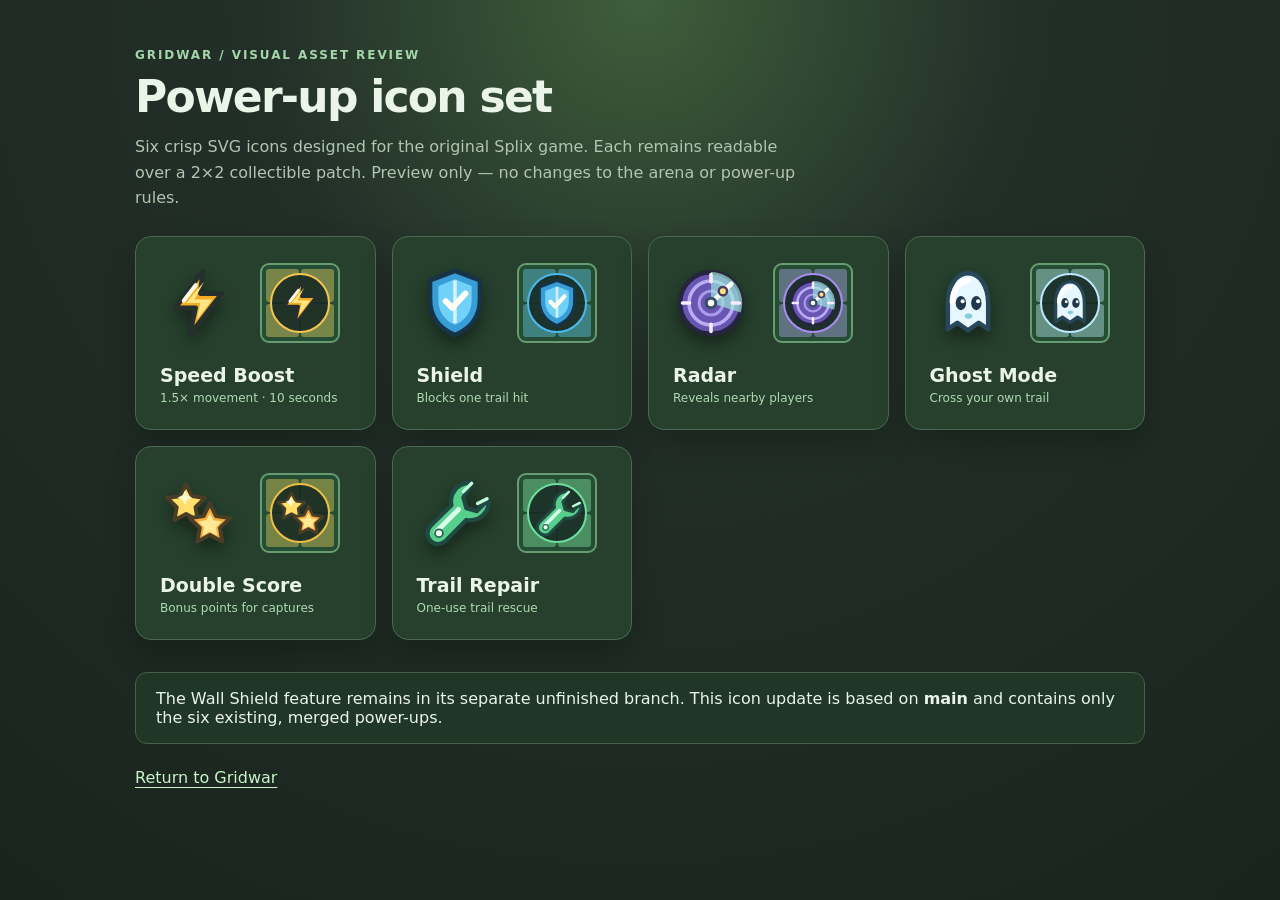
==== client/powerups-preview.html @ e2537b99 "Add review page showing all six SVG power-ups in consistent map-style tiles" ====
<!doctype html>
<html lang="en">
<head>
	<meta charset="utf-8">
	<meta name="viewport" content="width=device-width,initial-scale=1">
	<title>Gridwar · Power-Up Icon Preview</title>
	<style>
		:root { color-scheme: dark; font-family: system-ui,-apple-system,BlinkMacSystemFont,"Segoe UI",sans-serif; }
		* { box-sizing: border-box; }
		body { margin: 0; min-height: 100vh; color: #eaf4e9; background: radial-gradient(circle at 50% 0%,#3e5e3b 0,#222f28 35%,#19241d 100%); }
		main { max-width: 1050px; margin: 0 auto; padding: 48px 20px 72px; }
		.eyebrow { text-transform: uppercase; color: #a4d6a9; letter-spacing: .16em; font-size: 12px; font-weight: 800; }
		h1 { font-size: clamp(29px,5vw,44px); letter-spacing: -.04em; margin: 9px 0 12px; }
		p { color: #b1c5b2; line-height: 1.6; margin: 0 0 25px; max-width: 680px; }
		.grid { display: grid; grid-template-columns: repeat(auto-fit,minmax(235px,1fr)); gap: 16px; }
		.card { background: #26402d; border: 1px solid #4a6951; border-radius: 16px; padding: 24px; box-shadow: 0 14px 30px #0003; }
		.previews { display: flex; align-items: center; gap: 24px; margin-bottom: 19px; min-height: 84px; }
		.large { width: 76px; height: 76px; object-fit: contain; filter: drop-shadow(0 8px 8px #0006); }
		.map-demo { width: 80px; height: 80px; background: #254d33; border-radius: 9px; border: 2px solid #679c73; display: grid; grid-template-columns: repeat(2,1fr); grid-template-rows: repeat(2,1fr); gap: 2px; padding: 4px; position: relative; }
		.map-demo:before { content:""; position:absolute; inset:8px; border-radius:50%; background:#182b24e8; border:2px solid var(--color); }
		.map-demo i { display:block; background:color-mix(in srgb, var(--color) 34%, #376443); border-radius:3px; }
		.map-demo img { position:absolute; width:54px; height:54px; top:11px; left:11px; }
		.label { font-size: 19px; font-weight: 800; }
		.tag { color: #afd9b1; font-size: 12px; margin-top: 5px; }
		.note { margin-top: 32px; border:1px solid #44624a; padding:16px 20px; border-radius:12px; background:#203727; }
		.back { display: inline-block; margin-top: 24px; color: #c8f4c9; text-decoration: underline; text-underline-offset:4px; }
	</style>
</head>
<body>
<main>
	<div class="eyebrow">Gridwar / Visual asset review</div>
	<h1>Power-up icon set</h1>
	<p>Six crisp SVG icons designed for the original Splix game. Each remains readable over a 2×2 collectible patch. Preview only — no changes to the arena or power-up rules.</p>
	<div class="grid">
		<article class="card" style="--color:#F6C451">
			<div class="previews"><img class="large" src="./static/img/powerups/speed.svg" alt="Golden lightning bolt">
			<div class="map-demo"><i></i><i></i><i></i><i></i><img src="./static/img/powerups/speed.svg" alt=""></div></div>
			<div class="label">Speed Boost</div><div class="tag">1.5× movement · 10 seconds</div>
		</article>
		<article class="card" style="--color:#4BBAF0">
			<div class="previews"><img class="large" src="./static/img/powerups/shield.svg" alt="Blue shield">
			<div class="map-demo"><i></i><i></i><i></i><i></i><img src="./static/img/powerups/shield.svg" alt=""></div></div>
			<div class="label">Shield</div><div class="tag">Blocks one trail hit</div>
		</article>
		<article class="card" style="--color:#AB8CF3">
			<div class="previews"><img class="large" src="./static/img/powerups/radar.svg" alt="Purple radar sweep">
			<div class="map-demo"><i></i><i></i><i></i><i></i><img src="./static/img/powerups/radar.svg" alt=""></div></div>
			<div class="label">Radar</div><div class="tag">Reveals nearby players</div>
		</article>
		<article class="card" style="--color:#BCE9FF">
			<div class="previews"><img class="large" src="./static/img/powerups/ghost.svg" alt="Friendly white ghost">
			<div class="map-demo"><i></i><i></i><i></i><i></i><img src="./static/img/powerups/ghost.svg" alt=""></div></div>
			<div class="label">Ghost Mode</div><div class="tag">Cross your own trail</div>
		</article>
		<article class="card" style="--color:#EEBF47">
			<div class="previews"><img class="large" src="./static/img/powerups/double.svg" alt="Two overlapping golden stars">
			<div class="map-demo"><i></i><i></i><i></i><i></i><img src="./static/img/powerups/double.svg" alt=""></div></div>
			<div class="label">Double Score</div><div class="tag">Bonus points for captures</div>
		</article>
		<article class="card" style="--color:#6EDF9C">
			<div class="previews"><img class="large" src="./static/img/powerups/repair.svg" alt="Green repair wrench">
			<div class="map-demo"><i></i><i></i><i></i><i></i><img src="./static/img/powerups/repair.svg" alt=""></div></div>
			<div class="label">Trail Repair</div><div class="tag">One-use trail rescue</div>
		</article>
	</div>
	<div class="note">The Wall Shield feature remains in its separate unfinished branch. This icon update is based on <strong>main</strong> and contains only the six existing, merged power-ups.</div>
	<a class="back" href="./">Return to Gridwar</a>
</main>
</body>
</html>
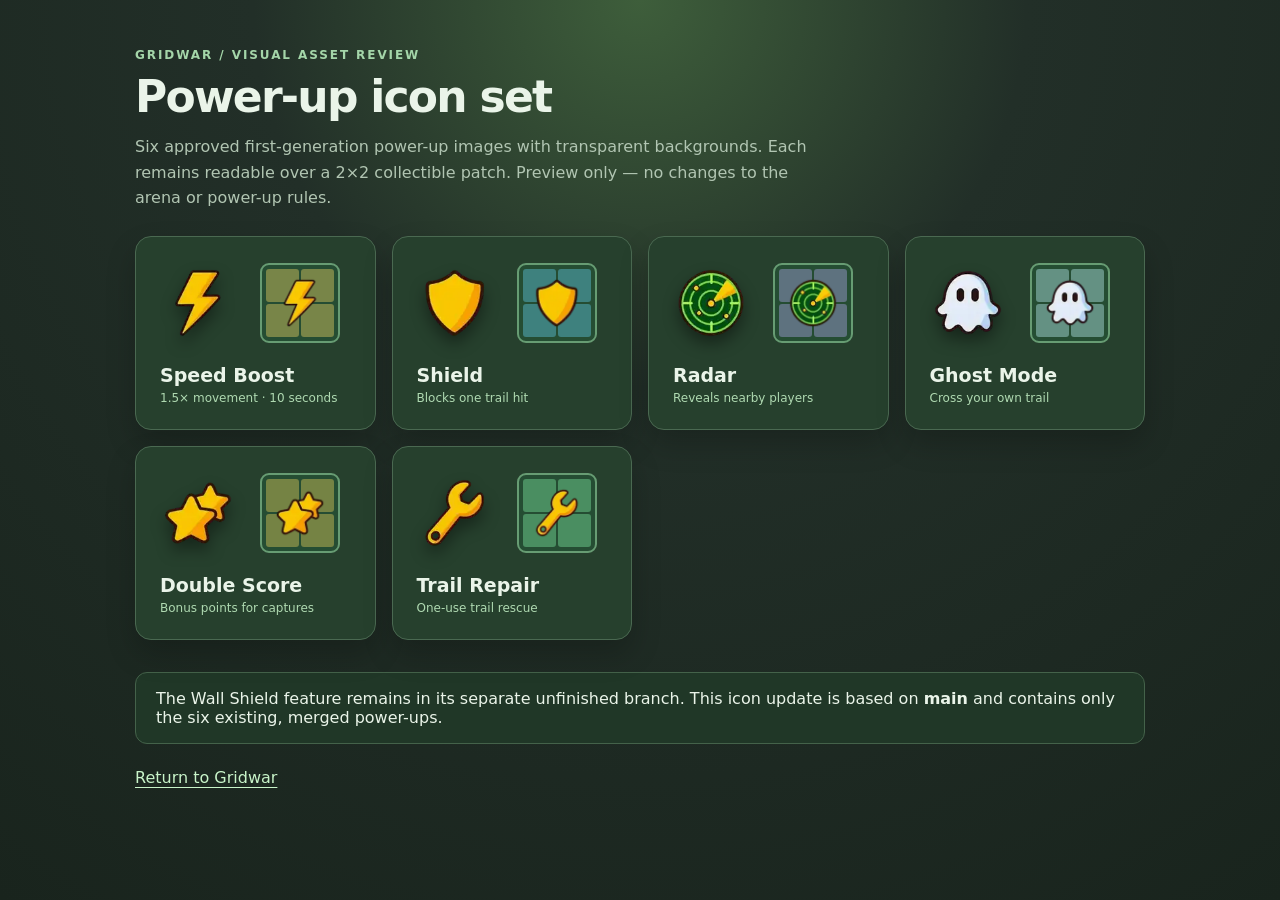
==== commit 4d7cd0fc: "Preview first generated game icons with no circular backdrop" ====
--- a/client/powerups-preview.html
+++ b/client/powerups-preview.html
@@ -17,7 +17,7 @@
 		.previews { display: flex; align-items: center; gap: 24px; margin-bottom: 19px; min-height: 84px; }
 		.large { width: 76px; height: 76px; object-fit: contain; filter: drop-shadow(0 8px 8px #0006); }
 		.map-demo { width: 80px; height: 80px; background: #254d33; border-radius: 9px; border: 2px solid #679c73; display: grid; grid-template-columns: repeat(2,1fr); grid-template-rows: repeat(2,1fr); gap: 2px; padding: 4px; position: relative; }
-		.map-demo:before { content:""; position:absolute; inset:8px; border-radius:50%; background:#182b24e8; border:2px solid var(--color); }
+		
 		.map-demo i { display:block; background:color-mix(in srgb, var(--color) 34%, #376443); border-radius:3px; }
 		.map-demo img { position:absolute; width:54px; height:54px; top:11px; left:11px; }
 		.label { font-size: 19px; font-weight: 800; }
@@ -30,36 +30,36 @@
 <main>
 	<div class="eyebrow">Gridwar / Visual asset review</div>
 	<h1>Power-up icon set</h1>
-	<p>Six crisp SVG icons designed for the original Splix game. Each remains readable over a 2×2 collectible patch. Preview only — no changes to the arena or power-up rules.</p>
+	<p>Six approved first-generation power-up images with transparent backgrounds. Each remains readable over a 2×2 collectible patch. Preview only — no changes to the arena or power-up rules.</p>
 	<div class="grid">
 		<article class="card" style="--color:#F6C451">
-			<div class="previews"><img class="large" src="./static/img/powerups/speed.svg" alt="Golden lightning bolt">
-			<div class="map-demo"><i></i><i></i><i></i><i></i><img src="./static/img/powerups/speed.svg" alt=""></div></div>
+			<div class="previews"><img class="large" src="./static/img/powerups/speed.webp" alt="Golden lightning bolt">
+			<div class="map-demo"><i></i><i></i><i></i><i></i><img src="./static/img/powerups/speed.webp" alt=""></div></div>
 			<div class="label">Speed Boost</div><div class="tag">1.5× movement · 10 seconds</div>
 		</article>
 		<article class="card" style="--color:#4BBAF0">
-			<div class="previews"><img class="large" src="./static/img/powerups/shield.svg" alt="Blue shield">
-			<div class="map-demo"><i></i><i></i><i></i><i></i><img src="./static/img/powerups/shield.svg" alt=""></div></div>
+			<div class="previews"><img class="large" src="./static/img/powerups/shield.webp" alt="Golden shield">
+			<div class="map-demo"><i></i><i></i><i></i><i></i><img src="./static/img/powerups/shield.webp" alt=""></div></div>
 			<div class="label">Shield</div><div class="tag">Blocks one trail hit</div>
 		</article>
 		<article class="card" style="--color:#AB8CF3">
-			<div class="previews"><img class="large" src="./static/img/powerups/radar.svg" alt="Purple radar sweep">
-			<div class="map-demo"><i></i><i></i><i></i><i></i><img src="./static/img/powerups/radar.svg" alt=""></div></div>
+			<div class="previews"><img class="large" src="./static/img/powerups/radar.webp" alt="Green radar sweep">
+			<div class="map-demo"><i></i><i></i><i></i><i></i><img src="./static/img/powerups/radar.webp" alt=""></div></div>
 			<div class="label">Radar</div><div class="tag">Reveals nearby players</div>
 		</article>
 		<article class="card" style="--color:#BCE9FF">
-			<div class="previews"><img class="large" src="./static/img/powerups/ghost.svg" alt="Friendly white ghost">
-			<div class="map-demo"><i></i><i></i><i></i><i></i><img src="./static/img/powerups/ghost.svg" alt=""></div></div>
+			<div class="previews"><img class="large" src="./static/img/powerups/ghost.webp" alt="Friendly white ghost">
+			<div class="map-demo"><i></i><i></i><i></i><i></i><img src="./static/img/powerups/ghost.webp" alt=""></div></div>
 			<div class="label">Ghost Mode</div><div class="tag">Cross your own trail</div>
 		</article>
 		<article class="card" style="--color:#EEBF47">
-			<div class="previews"><img class="large" src="./static/img/powerups/double.svg" alt="Two overlapping golden stars">
-			<div class="map-demo"><i></i><i></i><i></i><i></i><img src="./static/img/powerups/double.svg" alt=""></div></div>
+			<div class="previews"><img class="large" src="./static/img/powerups/double.webp" alt="Two overlapping golden stars">
+			<div class="map-demo"><i></i><i></i><i></i><i></i><img src="./static/img/powerups/double.webp" alt=""></div></div>
 			<div class="label">Double Score</div><div class="tag">Bonus points for captures</div>
 		</article>
 		<article class="card" style="--color:#6EDF9C">
-			<div class="previews"><img class="large" src="./static/img/powerups/repair.svg" alt="Green repair wrench">
-			<div class="map-demo"><i></i><i></i><i></i><i></i><img src="./static/img/powerups/repair.svg" alt=""></div></div>
+			<div class="previews"><img class="large" src="./static/img/powerups/repair.webp" alt="Golden repair wrench">
+			<div class="map-demo"><i></i><i></i><i></i><i></i><img src="./static/img/powerups/repair.webp" alt=""></div></div>
 			<div class="label">Trail Repair</div><div class="tag">One-use trail rescue</div>
 		</article>
 	</div>
